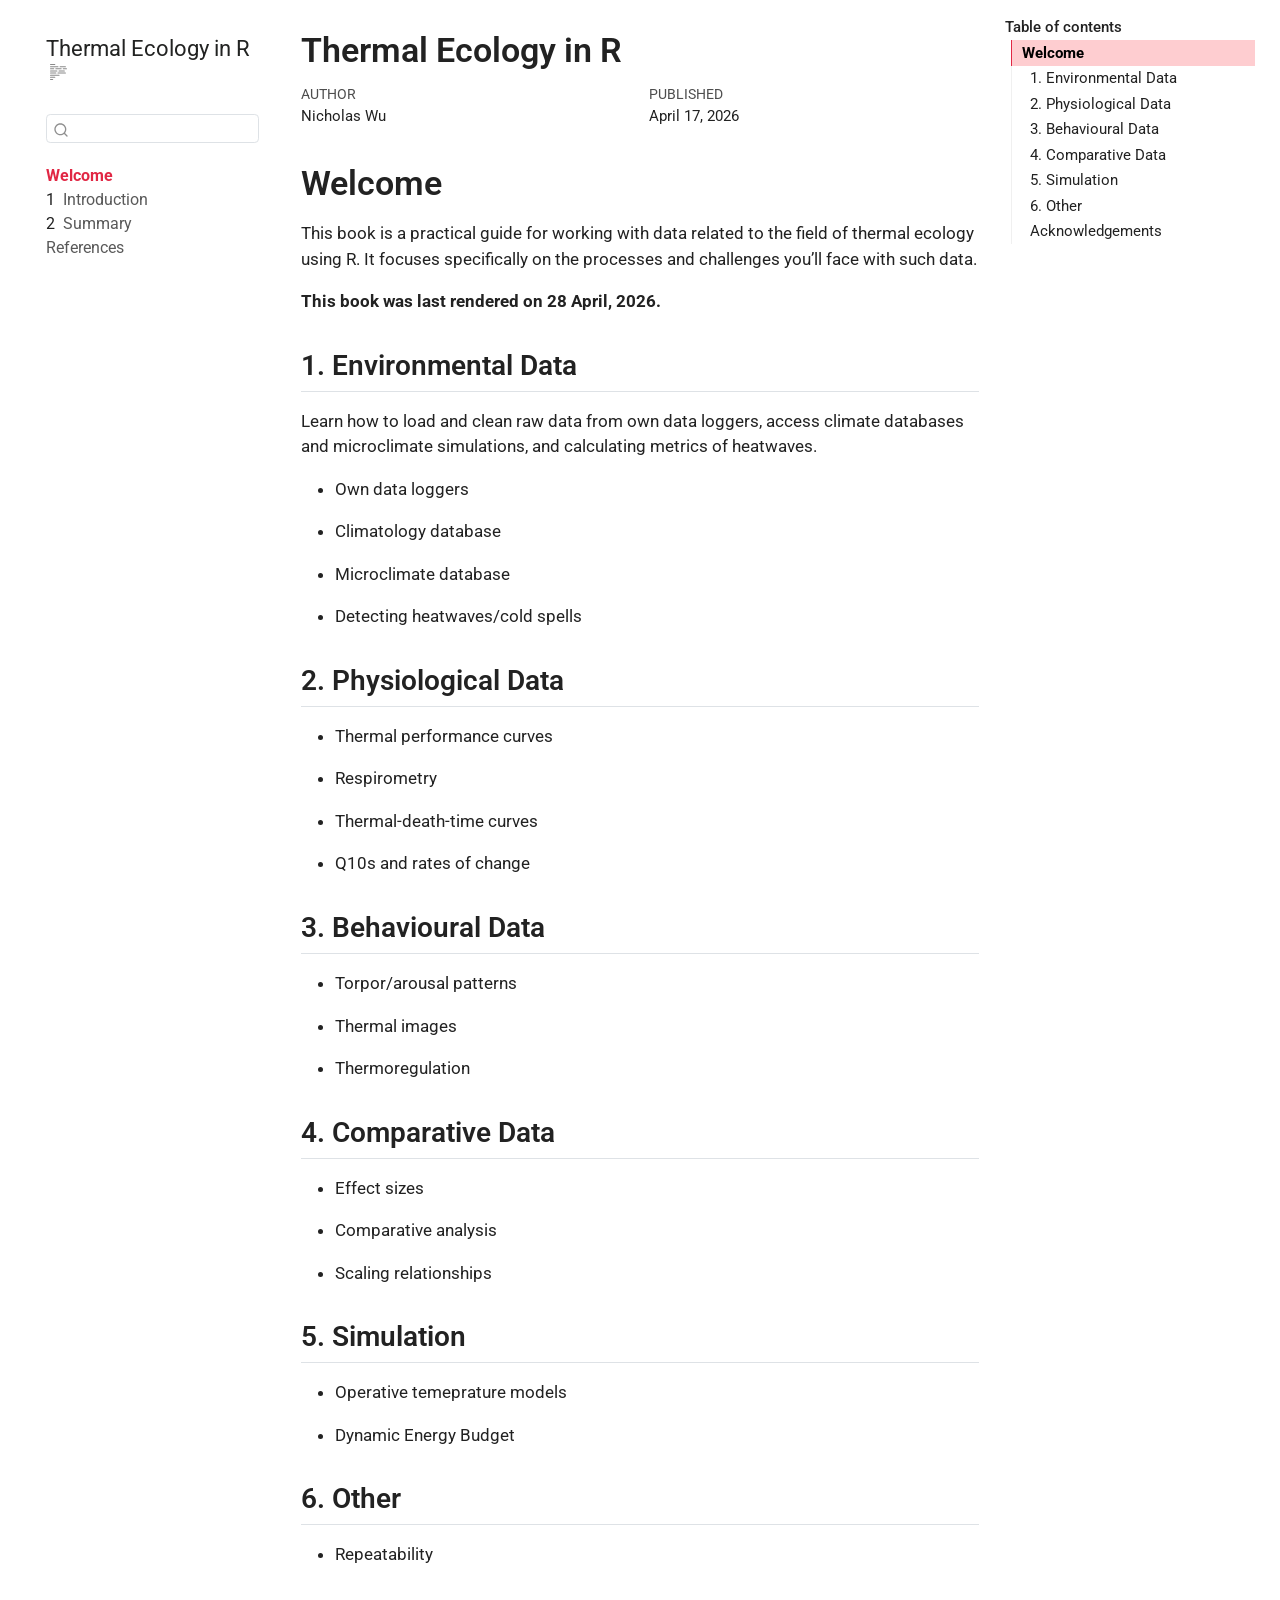
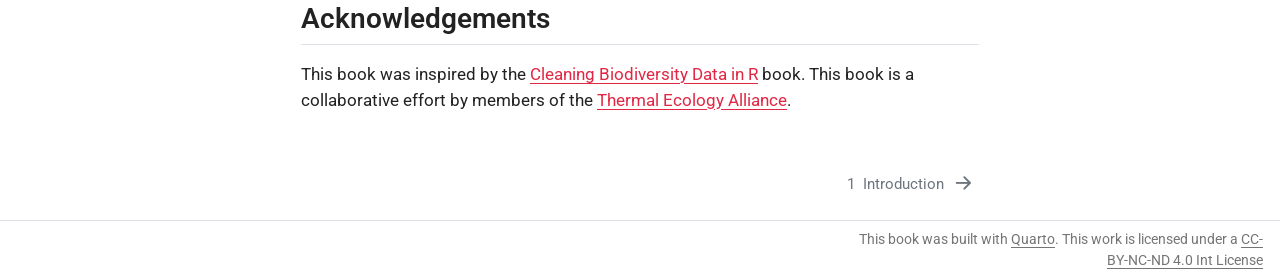
==== _book/index.html @ 300b636e "Initial commit" ====
<!DOCTYPE html>
<html xmlns="http://www.w3.org/1999/xhtml" lang="en" xml:lang="en"><head>

<meta charset="utf-8">
<meta name="generator" content="quarto-1.5.57">

<meta name="viewport" content="width=device-width, initial-scale=1.0, user-scalable=yes">

<meta name="author" content="Nicholas Wu">
<meta name="dcterms.date" content="2026-04-17">

<title>Thermal Ecology in R</title>
<style>
code{white-space: pre-wrap;}
span.smallcaps{font-variant: small-caps;}
div.columns{display: flex; gap: min(4vw, 1.5em);}
div.column{flex: auto; overflow-x: auto;}
div.hanging-indent{margin-left: 1.5em; text-indent: -1.5em;}
ul.task-list{list-style: none;}
ul.task-list li input[type="checkbox"] {
  width: 0.8em;
  margin: 0 0.8em 0.2em -1em; /* quarto-specific, see https://github.com/quarto-dev/quarto-cli/issues/4556 */ 
  vertical-align: middle;
}
</style>


<script src="site_libs/quarto-nav/quarto-nav.js"></script>
<script src="site_libs/quarto-nav/headroom.min.js"></script>
<script src="site_libs/clipboard/clipboard.min.js"></script>
<script src="site_libs/quarto-search/autocomplete.umd.js"></script>
<script src="site_libs/quarto-search/fuse.min.js"></script>
<script src="site_libs/quarto-search/quarto-search.js"></script>
<meta name="quarto:offset" content="./">
<link href="./intro.html" rel="next">
<script src="site_libs/quarto-html/quarto.js"></script>
<script src="site_libs/quarto-html/popper.min.js"></script>
<script src="site_libs/quarto-html/tippy.umd.min.js"></script>
<script src="site_libs/quarto-html/anchor.min.js"></script>
<link href="site_libs/quarto-html/tippy.css" rel="stylesheet">
<link href="site_libs/quarto-html/quarto-syntax-highlighting.css" rel="stylesheet" id="quarto-text-highlighting-styles">
<script src="site_libs/bootstrap/bootstrap.min.js"></script>
<link href="site_libs/bootstrap/bootstrap-icons.css" rel="stylesheet">
<link href="site_libs/bootstrap/bootstrap.min.css" rel="stylesheet" id="quarto-bootstrap" data-mode="light">
<script id="quarto-search-options" type="application/json">{
  "location": "sidebar",
  "copy-button": false,
  "collapse-after": 3,
  "panel-placement": "start",
  "type": "textbox",
  "limit": 50,
  "keyboard-shortcut": [
    "f",
    "/",
    "s"
  ],
  "show-item-context": false,
  "language": {
    "search-no-results-text": "No results",
    "search-matching-documents-text": "matching documents",
    "search-copy-link-title": "Copy link to search",
    "search-hide-matches-text": "Hide additional matches",
    "search-more-match-text": "more match in this document",
    "search-more-matches-text": "more matches in this document",
    "search-clear-button-title": "Clear",
    "search-text-placeholder": "",
    "search-detached-cancel-button-title": "Cancel",
    "search-submit-button-title": "Submit",
    "search-label": "Search"
  }
}</script>
<script src="https://cdn.usefathom.com/script.js" data-site="QDWZORBB" defer=""></script>


</head>

<body class="nav-sidebar floating">

<div id="quarto-search-results"></div>
  <header id="quarto-header" class="headroom fixed-top">
  <nav class="quarto-secondary-nav">
    <div class="container-fluid d-flex">
      <button type="button" class="quarto-btn-toggle btn" data-bs-toggle="collapse" role="button" data-bs-target=".quarto-sidebar-collapse-item" aria-controls="quarto-sidebar" aria-expanded="false" aria-label="Toggle sidebar navigation" onclick="if (window.quartoToggleHeadroom) { window.quartoToggleHeadroom(); }">
        <i class="bi bi-layout-text-sidebar-reverse"></i>
      </button>
        <nav class="quarto-page-breadcrumbs" aria-label="breadcrumb"><ol class="breadcrumb"><li class="breadcrumb-item"><a href="./index.html">Welcome</a></li></ol></nav>
        <a class="flex-grow-1" role="navigation" data-bs-toggle="collapse" data-bs-target=".quarto-sidebar-collapse-item" aria-controls="quarto-sidebar" aria-expanded="false" aria-label="Toggle sidebar navigation" onclick="if (window.quartoToggleHeadroom) { window.quartoToggleHeadroom(); }">      
        </a>
      <button type="button" class="btn quarto-search-button" aria-label="Search" onclick="window.quartoOpenSearch();">
        <i class="bi bi-search"></i>
      </button>
    </div>
  </nav>
</header>
<!-- content -->
<div id="quarto-content" class="quarto-container page-columns page-rows-contents page-layout-article">
<!-- sidebar -->
  <nav id="quarto-sidebar" class="sidebar collapse collapse-horizontal quarto-sidebar-collapse-item sidebar-navigation floating overflow-auto">
    <div class="pt-lg-2 mt-2 text-left sidebar-header">
    <div class="sidebar-title mb-0 py-0">
      <a href="./">Thermal Ecology in R</a> 
        <div class="sidebar-tools-main">
  <a href="" class="quarto-reader-toggle quarto-navigation-tool px-1" onclick="window.quartoToggleReader(); return false;" title="Toggle reader mode">
  <div class="quarto-reader-toggle-btn">
  <i class="bi"></i>
  </div>
</a>
</div>
    </div>
      </div>
        <div class="mt-2 flex-shrink-0 align-items-center">
        <div class="sidebar-search">
        <div id="quarto-search" class="" title="Search"></div>
        </div>
        </div>
    <div class="sidebar-menu-container"> 
    <ul class="list-unstyled mt-1">
        <li class="sidebar-item">
  <div class="sidebar-item-container"> 
  <a href="./index.html" class="sidebar-item-text sidebar-link active">
 <span class="menu-text">Welcome</span></a>
  </div>
</li>
        <li class="sidebar-item">
  <div class="sidebar-item-container"> 
  <a href="./intro.html" class="sidebar-item-text sidebar-link">
 <span class="menu-text"><span class="chapter-number">1</span>&nbsp; <span class="chapter-title">Introduction</span></span></a>
  </div>
</li>
        <li class="sidebar-item">
  <div class="sidebar-item-container"> 
  <a href="./summary.html" class="sidebar-item-text sidebar-link">
 <span class="menu-text"><span class="chapter-number">2</span>&nbsp; <span class="chapter-title">Summary</span></span></a>
  </div>
</li>
        <li class="sidebar-item">
  <div class="sidebar-item-container"> 
  <a href="./references.html" class="sidebar-item-text sidebar-link">
 <span class="menu-text">References</span></a>
  </div>
</li>
    </ul>
    </div>
</nav>
<div id="quarto-sidebar-glass" class="quarto-sidebar-collapse-item" data-bs-toggle="collapse" data-bs-target=".quarto-sidebar-collapse-item"></div>
<!-- margin-sidebar -->
    <div id="quarto-margin-sidebar" class="sidebar margin-sidebar">
        <nav id="TOC" role="doc-toc" class="toc-active">
    <h2 id="toc-title">Table of contents</h2>
   
  <ul>
  <li><a href="#welcome" id="toc-welcome" class="nav-link active" data-scroll-target="#welcome">Welcome</a>
  <ul class="collapse">
  <li><a href="#environmental-data" id="toc-environmental-data" class="nav-link" data-scroll-target="#environmental-data">1. Environmental Data</a></li>
  <li><a href="#physiological-data" id="toc-physiological-data" class="nav-link" data-scroll-target="#physiological-data">2. Physiological Data</a></li>
  <li><a href="#behavioural-data" id="toc-behavioural-data" class="nav-link" data-scroll-target="#behavioural-data">3. Behavioural Data</a></li>
  <li><a href="#comparative-data" id="toc-comparative-data" class="nav-link" data-scroll-target="#comparative-data">4. Comparative Data</a></li>
  <li><a href="#simulation" id="toc-simulation" class="nav-link" data-scroll-target="#simulation">5. Simulation</a></li>
  <li><a href="#other" id="toc-other" class="nav-link" data-scroll-target="#other">6. Other</a></li>
  <li><a href="#acknowledgements" id="toc-acknowledgements" class="nav-link" data-scroll-target="#acknowledgements">Acknowledgements</a></li>
  </ul></li>
  </ul>
</nav>
    </div>
<!-- main -->
<main class="content" id="quarto-document-content">

<header id="title-block-header" class="quarto-title-block default">
<div class="quarto-title">
<h1 class="title">Thermal Ecology in R</h1>
</div>



<div class="quarto-title-meta">

    <div>
    <div class="quarto-title-meta-heading">Author</div>
    <div class="quarto-title-meta-contents">
             <p>Nicholas Wu </p>
          </div>
  </div>
    
    <div>
    <div class="quarto-title-meta-heading">Published</div>
    <div class="quarto-title-meta-contents">
      <p class="date">April 17, 2026</p>
    </div>
  </div>
  
    
  </div>
  


</header>


<section id="welcome" class="level1 unnumbered">
<h1 class="unnumbered">Welcome</h1>
<p>This book is a practical guide for working with data related to the field of thermal ecology using R. It focuses specifically on the processes and challenges you’ll face with such data.</p>
<p><strong>This book was last rendered on 28 April, 2026.</strong></p>
<section id="environmental-data" class="level2">
<h2 class="anchored" data-anchor-id="environmental-data">1. Environmental Data</h2>
<p>Learn how to load and clean raw data from own data loggers, access climate databases and microclimate simulations, and calculating metrics of heatwaves.</p>
<ul>
<li><p>Own data loggers</p></li>
<li><p>Climatology database</p></li>
<li><p>Microclimate database</p></li>
<li><p>Detecting heatwaves/cold spells</p></li>
</ul>
</section>
<section id="physiological-data" class="level2">
<h2 class="anchored" data-anchor-id="physiological-data">2. Physiological Data</h2>
<ul>
<li><p>Thermal performance curves</p></li>
<li><p>Respirometry</p></li>
<li><p>Thermal-death-time curves</p></li>
<li><p>Q10s and rates of change</p></li>
</ul>
</section>
<section id="behavioural-data" class="level2">
<h2 class="anchored" data-anchor-id="behavioural-data">3. Behavioural Data</h2>
<ul>
<li><p>Torpor/arousal patterns</p></li>
<li><p>Thermal images</p></li>
<li><p>Thermoregulation</p></li>
</ul>
</section>
<section id="comparative-data" class="level2">
<h2 class="anchored" data-anchor-id="comparative-data">4. Comparative Data</h2>
<ul>
<li><p>Effect sizes</p></li>
<li><p>Comparative analysis</p></li>
<li><p>Scaling relationships</p></li>
</ul>
</section>
<section id="simulation" class="level2">
<h2 class="anchored" data-anchor-id="simulation">5. Simulation</h2>
<ul>
<li><p>Operative temeprature models</p></li>
<li><p>Dynamic Energy Budget</p></li>
</ul>
</section>
<section id="other" class="level2">
<h2 class="anchored" data-anchor-id="other">6. Other</h2>
<ul>
<li>Repeatability</li>
</ul>
</section>
<section id="acknowledgements" class="level2">
<h2 class="anchored" data-anchor-id="acknowledgements">Acknowledgements</h2>
<p>This book was inspired by the <a href="https://cleaning-data-r.ala.org.au/">Cleaning Biodiversity Data in R</a> book. This book is a collaborative effort by members of the <a href="https://www.thermalecologyalliance.org/">Thermal Ecology Alliance</a>.</p>


</section>
</section>

</main> <!-- /main -->
<script id="quarto-html-after-body" type="application/javascript">
window.document.addEventListener("DOMContentLoaded", function (event) {
  const toggleBodyColorMode = (bsSheetEl) => {
    const mode = bsSheetEl.getAttribute("data-mode");
    const bodyEl = window.document.querySelector("body");
    if (mode === "dark") {
      bodyEl.classList.add("quarto-dark");
      bodyEl.classList.remove("quarto-light");
    } else {
      bodyEl.classList.add("quarto-light");
      bodyEl.classList.remove("quarto-dark");
    }
  }
  const toggleBodyColorPrimary = () => {
    const bsSheetEl = window.document.querySelector("link#quarto-bootstrap");
    if (bsSheetEl) {
      toggleBodyColorMode(bsSheetEl);
    }
  }
  toggleBodyColorPrimary();  
  const icon = "";
  const anchorJS = new window.AnchorJS();
  anchorJS.options = {
    placement: 'right',
    icon: icon
  };
  anchorJS.add('.anchored');
  const isCodeAnnotation = (el) => {
    for (const clz of el.classList) {
      if (clz.startsWith('code-annotation-')) {                     
        return true;
      }
    }
    return false;
  }
  const onCopySuccess = function(e) {
    // button target
    const button = e.trigger;
    // don't keep focus
    button.blur();
    // flash "checked"
    button.classList.add('code-copy-button-checked');
    var currentTitle = button.getAttribute("title");
    button.setAttribute("title", "Copied!");
    let tooltip;
    if (window.bootstrap) {
      button.setAttribute("data-bs-toggle", "tooltip");
      button.setAttribute("data-bs-placement", "left");
      button.setAttribute("data-bs-title", "Copied!");
      tooltip = new bootstrap.Tooltip(button, 
        { trigger: "manual", 
          customClass: "code-copy-button-tooltip",
          offset: [0, -8]});
      tooltip.show();    
    }
    setTimeout(function() {
      if (tooltip) {
        tooltip.hide();
        button.removeAttribute("data-bs-title");
        button.removeAttribute("data-bs-toggle");
        button.removeAttribute("data-bs-placement");
      }
      button.setAttribute("title", currentTitle);
      button.classList.remove('code-copy-button-checked');
    }, 1000);
    // clear code selection
    e.clearSelection();
  }
  const getTextToCopy = function(trigger) {
      const codeEl = trigger.previousElementSibling.cloneNode(true);
      for (const childEl of codeEl.children) {
        if (isCodeAnnotation(childEl)) {
          childEl.remove();
        }
      }
      return codeEl.innerText;
  }
  const clipboard = new window.ClipboardJS('.code-copy-button:not([data-in-quarto-modal])', {
    text: getTextToCopy
  });
  clipboard.on('success', onCopySuccess);
  if (window.document.getElementById('quarto-embedded-source-code-modal')) {
    // For code content inside modals, clipBoardJS needs to be initialized with a container option
    // TODO: Check when it could be a function (https://github.com/zenorocha/clipboard.js/issues/860)
    const clipboardModal = new window.ClipboardJS('.code-copy-button[data-in-quarto-modal]', {
      text: getTextToCopy,
      container: window.document.getElementById('quarto-embedded-source-code-modal')
    });
    clipboardModal.on('success', onCopySuccess);
  }
    var localhostRegex = new RegExp(/^(?:http|https):\/\/localhost\:?[0-9]*\//);
    var mailtoRegex = new RegExp(/^mailto:/);
      var filterRegex = new RegExp('/' + window.location.host + '/');
    var isInternal = (href) => {
        return filterRegex.test(href) || localhostRegex.test(href) || mailtoRegex.test(href);
    }
    // Inspect non-navigation links and adorn them if external
 	var links = window.document.querySelectorAll('a[href]:not(.nav-link):not(.navbar-brand):not(.toc-action):not(.sidebar-link):not(.sidebar-item-toggle):not(.pagination-link):not(.no-external):not([aria-hidden]):not(.dropdown-item):not(.quarto-navigation-tool):not(.about-link)');
    for (var i=0; i<links.length; i++) {
      const link = links[i];
      if (!isInternal(link.href)) {
        // undo the damage that might have been done by quarto-nav.js in the case of
        // links that we want to consider external
        if (link.dataset.originalHref !== undefined) {
          link.href = link.dataset.originalHref;
        }
      }
    }
  function tippyHover(el, contentFn, onTriggerFn, onUntriggerFn) {
    const config = {
      allowHTML: true,
      maxWidth: 500,
      delay: 100,
      arrow: false,
      appendTo: function(el) {
          return el.parentElement;
      },
      interactive: true,
      interactiveBorder: 10,
      theme: 'quarto',
      placement: 'bottom-start',
    };
    if (contentFn) {
      config.content = contentFn;
    }
    if (onTriggerFn) {
      config.onTrigger = onTriggerFn;
    }
    if (onUntriggerFn) {
      config.onUntrigger = onUntriggerFn;
    }
    window.tippy(el, config); 
  }
  const noterefs = window.document.querySelectorAll('a[role="doc-noteref"]');
  for (var i=0; i<noterefs.length; i++) {
    const ref = noterefs[i];
    tippyHover(ref, function() {
      // use id or data attribute instead here
      let href = ref.getAttribute('data-footnote-href') || ref.getAttribute('href');
      try { href = new URL(href).hash; } catch {}
      const id = href.replace(/^#\/?/, "");
      const note = window.document.getElementById(id);
      if (note) {
        return note.innerHTML;
      } else {
        return "";
      }
    });
  }
  const xrefs = window.document.querySelectorAll('a.quarto-xref');
  const processXRef = (id, note) => {
    // Strip column container classes
    const stripColumnClz = (el) => {
      el.classList.remove("page-full", "page-columns");
      if (el.children) {
        for (const child of el.children) {
          stripColumnClz(child);
        }
      }
    }
    stripColumnClz(note)
    if (id === null || id.startsWith('sec-')) {
      // Special case sections, only their first couple elements
      const container = document.createElement("div");
      if (note.children && note.children.length > 2) {
        container.appendChild(note.children[0].cloneNode(true));
        for (let i = 1; i < note.children.length; i++) {
          const child = note.children[i];
          if (child.tagName === "P" && child.innerText === "") {
            continue;
          } else {
            container.appendChild(child.cloneNode(true));
            break;
          }
        }
        if (window.Quarto?.typesetMath) {
          window.Quarto.typesetMath(container);
        }
        return container.innerHTML
      } else {
        if (window.Quarto?.typesetMath) {
          window.Quarto.typesetMath(note);
        }
        return note.innerHTML;
      }
    } else {
      // Remove any anchor links if they are present
      const anchorLink = note.querySelector('a.anchorjs-link');
      if (anchorLink) {
        anchorLink.remove();
      }
      if (window.Quarto?.typesetMath) {
        window.Quarto.typesetMath(note);
      }
      // TODO in 1.5, we should make sure this works without a callout special case
      if (note.classList.contains("callout")) {
        return note.outerHTML;
      } else {
        return note.innerHTML;
      }
    }
  }
  for (var i=0; i<xrefs.length; i++) {
    const xref = xrefs[i];
    tippyHover(xref, undefined, function(instance) {
      instance.disable();
      let url = xref.getAttribute('href');
      let hash = undefined; 
      if (url.startsWith('#')) {
        hash = url;
      } else {
        try { hash = new URL(url).hash; } catch {}
      }
      if (hash) {
        const id = hash.replace(/^#\/?/, "");
        const note = window.document.getElementById(id);
        if (note !== null) {
          try {
            const html = processXRef(id, note.cloneNode(true));
            instance.setContent(html);
          } finally {
            instance.enable();
            instance.show();
          }
        } else {
          // See if we can fetch this
          fetch(url.split('#')[0])
          .then(res => res.text())
          .then(html => {
            const parser = new DOMParser();
            const htmlDoc = parser.parseFromString(html, "text/html");
            const note = htmlDoc.getElementById(id);
            if (note !== null) {
              const html = processXRef(id, note);
              instance.setContent(html);
            } 
          }).finally(() => {
            instance.enable();
            instance.show();
          });
        }
      } else {
        // See if we can fetch a full url (with no hash to target)
        // This is a special case and we should probably do some content thinning / targeting
        fetch(url)
        .then(res => res.text())
        .then(html => {
          const parser = new DOMParser();
          const htmlDoc = parser.parseFromString(html, "text/html");
          const note = htmlDoc.querySelector('main.content');
          if (note !== null) {
            // This should only happen for chapter cross references
            // (since there is no id in the URL)
            // remove the first header
            if (note.children.length > 0 && note.children[0].tagName === "HEADER") {
              note.children[0].remove();
            }
            const html = processXRef(null, note);
            instance.setContent(html);
          } 
        }).finally(() => {
          instance.enable();
          instance.show();
        });
      }
    }, function(instance) {
    });
  }
      let selectedAnnoteEl;
      const selectorForAnnotation = ( cell, annotation) => {
        let cellAttr = 'data-code-cell="' + cell + '"';
        let lineAttr = 'data-code-annotation="' +  annotation + '"';
        const selector = 'span[' + cellAttr + '][' + lineAttr + ']';
        return selector;
      }
      const selectCodeLines = (annoteEl) => {
        const doc = window.document;
        const targetCell = annoteEl.getAttribute("data-target-cell");
        const targetAnnotation = annoteEl.getAttribute("data-target-annotation");
        const annoteSpan = window.document.querySelector(selectorForAnnotation(targetCell, targetAnnotation));
        const lines = annoteSpan.getAttribute("data-code-lines").split(",");
        const lineIds = lines.map((line) => {
          return targetCell + "-" + line;
        })
        let top = null;
        let height = null;
        let parent = null;
        if (lineIds.length > 0) {
            //compute the position of the single el (top and bottom and make a div)
            const el = window.document.getElementById(lineIds[0]);
            top = el.offsetTop;
            height = el.offsetHeight;
            parent = el.parentElement.parentElement;
          if (lineIds.length > 1) {
            const lastEl = window.document.getElementById(lineIds[lineIds.length - 1]);
            const bottom = lastEl.offsetTop + lastEl.offsetHeight;
            height = bottom - top;
          }
          if (top !== null && height !== null && parent !== null) {
            // cook up a div (if necessary) and position it 
            let div = window.document.getElementById("code-annotation-line-highlight");
            if (div === null) {
              div = window.document.createElement("div");
              div.setAttribute("id", "code-annotation-line-highlight");
              div.style.position = 'absolute';
              parent.appendChild(div);
            }
            div.style.top = top - 2 + "px";
            div.style.height = height + 4 + "px";
            div.style.left = 0;
            let gutterDiv = window.document.getElementById("code-annotation-line-highlight-gutter");
            if (gutterDiv === null) {
              gutterDiv = window.document.createElement("div");
              gutterDiv.setAttribute("id", "code-annotation-line-highlight-gutter");
              gutterDiv.style.position = 'absolute';
              const codeCell = window.document.getElementById(targetCell);
              const gutter = codeCell.querySelector('.code-annotation-gutter');
              gutter.appendChild(gutterDiv);
            }
            gutterDiv.style.top = top - 2 + "px";
            gutterDiv.style.height = height + 4 + "px";
          }
          selectedAnnoteEl = annoteEl;
        }
      };
      const unselectCodeLines = () => {
        const elementsIds = ["code-annotation-line-highlight", "code-annotation-line-highlight-gutter"];
        elementsIds.forEach((elId) => {
          const div = window.document.getElementById(elId);
          if (div) {
            div.remove();
          }
        });
        selectedAnnoteEl = undefined;
      };
        // Handle positioning of the toggle
    window.addEventListener(
      "resize",
      throttle(() => {
        elRect = undefined;
        if (selectedAnnoteEl) {
          selectCodeLines(selectedAnnoteEl);
        }
      }, 10)
    );
    function throttle(fn, ms) {
    let throttle = false;
    let timer;
      return (...args) => {
        if(!throttle) { // first call gets through
            fn.apply(this, args);
            throttle = true;
        } else { // all the others get throttled
            if(timer) clearTimeout(timer); // cancel #2
            timer = setTimeout(() => {
              fn.apply(this, args);
              timer = throttle = false;
            }, ms);
        }
      };
    }
      // Attach click handler to the DT
      const annoteDls = window.document.querySelectorAll('dt[data-target-cell]');
      for (const annoteDlNode of annoteDls) {
        annoteDlNode.addEventListener('click', (event) => {
          const clickedEl = event.target;
          if (clickedEl !== selectedAnnoteEl) {
            unselectCodeLines();
            const activeEl = window.document.querySelector('dt[data-target-cell].code-annotation-active');
            if (activeEl) {
              activeEl.classList.remove('code-annotation-active');
            }
            selectCodeLines(clickedEl);
            clickedEl.classList.add('code-annotation-active');
          } else {
            // Unselect the line
            unselectCodeLines();
            clickedEl.classList.remove('code-annotation-active');
          }
        });
      }
  const findCites = (el) => {
    const parentEl = el.parentElement;
    if (parentEl) {
      const cites = parentEl.dataset.cites;
      if (cites) {
        return {
          el,
          cites: cites.split(' ')
        };
      } else {
        return findCites(el.parentElement)
      }
    } else {
      return undefined;
    }
  };
  var bibliorefs = window.document.querySelectorAll('a[role="doc-biblioref"]');
  for (var i=0; i<bibliorefs.length; i++) {
    const ref = bibliorefs[i];
    const citeInfo = findCites(ref);
    if (citeInfo) {
      tippyHover(citeInfo.el, function() {
        var popup = window.document.createElement('div');
        citeInfo.cites.forEach(function(cite) {
          var citeDiv = window.document.createElement('div');
          citeDiv.classList.add('hanging-indent');
          citeDiv.classList.add('csl-entry');
          var biblioDiv = window.document.getElementById('ref-' + cite);
          if (biblioDiv) {
            citeDiv.innerHTML = biblioDiv.innerHTML;
          }
          popup.appendChild(citeDiv);
        });
        return popup.innerHTML;
      });
    }
  }
});
</script>
<nav class="page-navigation">
  <div class="nav-page nav-page-previous">
  </div>
  <div class="nav-page nav-page-next">
      <a href="./intro.html" class="pagination-link" aria-label="Introduction">
        <span class="nav-page-text"><span class="chapter-number">1</span>&nbsp; <span class="chapter-title">Introduction</span></span> <i class="bi bi-arrow-right-short"></i>
      </a>
  </div>
</nav>
</div> <!-- /content -->
<footer class="footer">
  <div class="nav-footer">
    <div class="nav-footer-left">
      &nbsp;
    </div>   
    <div class="nav-footer-center">
      &nbsp;
    </div>
    <div class="nav-footer-right">
<p>This book was built with <a href="https://quarto.org/">Quarto</a>. This work is licensed under a <a href="https://creativecommons.org/licenses/by-nc-nd/4.0/">CC-BY-NC-ND 4.0 Int License</a></p>
</div>
  </div>
</footer>




</body></html>
---- _book/site_libs/quarto-html/tippy.css ----
.tippy-box[data-animation=fade][data-state=hidden]{opacity:0}[data-tippy-root]{max-width:calc(100vw - 10px)}.tippy-box{position:relative;background-color:#333;color:#fff;border-radius:4px;font-size:14px;line-height:1.4;white-space:normal;outline:0;transition-property:transform,visibility,opacity}.tippy-box[data-placement^=top]>.tippy-arrow{bottom:0}.tippy-box[data-placement^=top]>.tippy-arrow:before{bottom:-7px;left:0;border-width:8px 8px 0;border-top-color:initial;transform-origin:center top}.tippy-box[data-placement^=bottom]>.tippy-arrow{top:0}.tippy-box[data-placement^=bottom]>.tippy-arrow:before{top:-7px;left:0;border-width:0 8px 8px;border-bottom-color:initial;transform-origin:center bottom}.tippy-box[data-placement^=left]>.tippy-arrow{right:0}.tippy-box[data-placement^=left]>.tippy-arrow:before{border-width:8px 0 8px 8px;border-left-color:initial;right:-7px;transform-origin:center left}.tippy-box[data-placement^=right]>.tippy-arrow{left:0}.tippy-box[data-placement^=right]>.tippy-arrow:before{left:-7px;border-width:8px 8px 8px 0;border-right-color:initial;transform-origin:center right}.tippy-box[data-inertia][data-state=visible]{transition-timing-function:cubic-bezier(.54,1.5,.38,1.11)}.tippy-arrow{width:16px;height:16px;color:#333}.tippy-arrow:before{content:"";position:absolute;border-color:transparent;border-style:solid}.tippy-content{position:relative;padding:5px 9px;z-index:1}
---- _book/site_libs/quarto-html/quarto-syntax-highlighting.css ----
/* quarto syntax highlight colors */
:root {
  --quarto-hl-ot-color: #003B4F;
  --quarto-hl-at-color: #657422;
  --quarto-hl-ss-color: #20794D;
  --quarto-hl-an-color: #5E5E5E;
  --quarto-hl-fu-color: #4758AB;
  --quarto-hl-st-color: #20794D;
  --quarto-hl-cf-color: #003B4F;
  --quarto-hl-op-color: #5E5E5E;
  --quarto-hl-er-color: #AD0000;
  --quarto-hl-bn-color: #AD0000;
  --quarto-hl-al-color: #AD0000;
  --quarto-hl-va-color: #111111;
  --quarto-hl-bu-color: inherit;
  --quarto-hl-ex-color: inherit;
  --quarto-hl-pp-color: #AD0000;
  --quarto-hl-in-color: #5E5E5E;
  --quarto-hl-vs-color: #20794D;
  --quarto-hl-wa-color: #5E5E5E;
  --quarto-hl-do-color: #5E5E5E;
  --quarto-hl-im-color: #00769E;
  --quarto-hl-ch-color: #20794D;
  --quarto-hl-dt-color: #AD0000;
  --quarto-hl-fl-color: #AD0000;
  --quarto-hl-co-color: #5E5E5E;
  --quarto-hl-cv-color: #5E5E5E;
  --quarto-hl-cn-color: #8f5902;
  --quarto-hl-sc-color: #5E5E5E;
  --quarto-hl-dv-color: #AD0000;
  --quarto-hl-kw-color: #003B4F;
}

/* other quarto variables */
:root {
  --quarto-font-monospace: SFMono-Regular, Menlo, Monaco, Consolas, "Liberation Mono", "Courier New", monospace;
}

pre > code.sourceCode > span {
  color: #003B4F;
}

code span {
  color: #003B4F;
}

code.sourceCode > span {
  color: #003B4F;
}

div.sourceCode,
div.sourceCode pre.sourceCode {
  color: #003B4F;
}

code span.ot {
  color: #003B4F;
  font-style: inherit;
}

code span.at {
  color: #657422;
  font-style: inherit;
}

code span.ss {
  color: #20794D;
  font-style: inherit;
}

code span.an {
  color: #5E5E5E;
  font-style: inherit;
}

code span.fu {
  color: #4758AB;
  font-style: inherit;
}

code span.st {
  color: #20794D;
  font-style: inherit;
}

code span.cf {
  color: #003B4F;
  font-weight: bold;
  font-style: inherit;
}

code span.op {
  color: #5E5E5E;
  font-style: inherit;
}

code span.er {
  color: #AD0000;
  font-style: inherit;
}

code span.bn {
  color: #AD0000;
  font-style: inherit;
}

code span.al {
  color: #AD0000;
  font-style: inherit;
}

code span.va {
  color: #111111;
  font-style: inherit;
}

code span.bu {
  font-style: inherit;
}

code span.ex {
  font-style: inherit;
}

code span.pp {
  color: #AD0000;
  font-style: inherit;
}

code span.in {
  color: #5E5E5E;
  font-style: inherit;
}

code span.vs {
  color: #20794D;
  font-style: inherit;
}

code span.wa {
  color: #5E5E5E;
  font-style: italic;
}

code span.do {
  color: #5E5E5E;
  font-style: italic;
}

code span.im {
  color: #00769E;
  font-style: inherit;
}

code span.ch {
  color: #20794D;
  font-style: inherit;
}

code span.dt {
  color: #AD0000;
  font-style: inherit;
}

code span.fl {
  color: #AD0000;
  font-style: inherit;
}

code span.co {
  color: #5E5E5E;
  font-style: inherit;
}

code span.cv {
  color: #5E5E5E;
  font-style: italic;
}

code span.cn {
  color: #8f5902;
  font-style: inherit;
}

code span.sc {
  color: #5E5E5E;
  font-style: inherit;
}

code span.dv {
  color: #AD0000;
  font-style: inherit;
}

code span.kw {
  color: #003B4F;
  font-weight: bold;
  font-style: inherit;
}

.prevent-inlining {
  content: "</";
}

/*# sourceMappingURL=debc5d5d77c3f9108843748ff7464032.css.map */
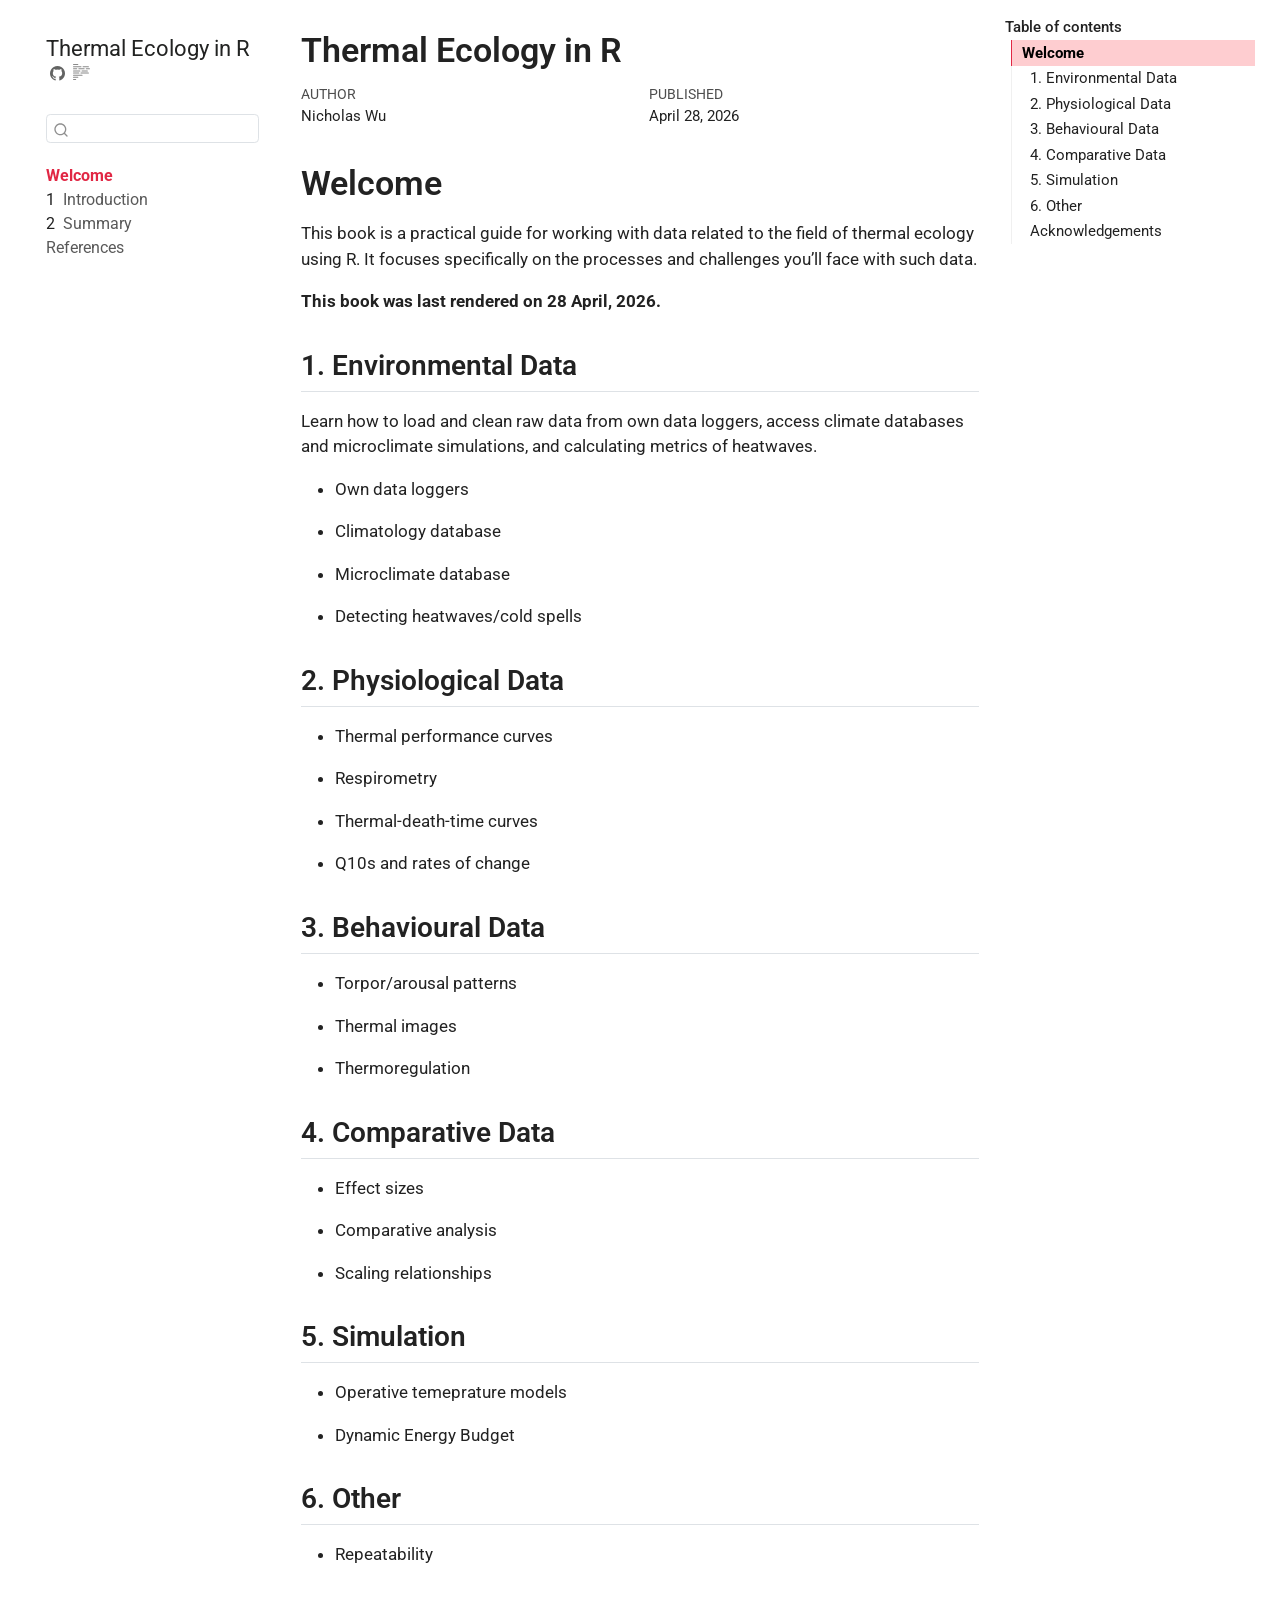
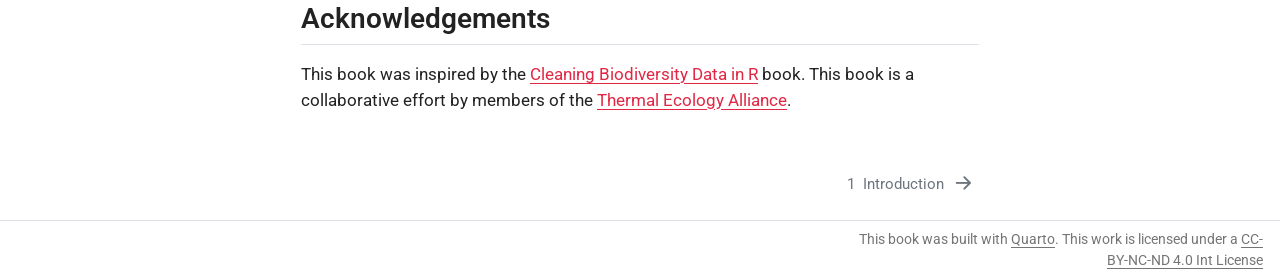
==== commit 122279ff: "Add site & repo URLs; update build output Add site-url and repo-url to _quarto.yml and switch book d" ====
--- a/_book/index.html
+++ b/_book/index.html
@@ -7,7 +7,7 @@
 <meta name="viewport" content="width=device-width, initial-scale=1.0, user-scalable=yes">
 
 <meta name="author" content="Nicholas Wu">
-<meta name="dcterms.date" content="2026-04-17">
+<meta name="dcterms.date" content="2026-04-28">
 
 <title>Thermal Ecology in R</title>
 <style>
@@ -100,6 +100,7 @@
     <div class="sidebar-title mb-0 py-0">
       <a href="./">Thermal Ecology in R</a> 
         <div class="sidebar-tools-main">
+    <a href="https://github.com/nicholaswunz/thermal_ecology_R" title="Source Code" class="quarto-navigation-tool px-1" aria-label="Source Code"><i class="bi bi-github"></i></a>
   <a href="" class="quarto-reader-toggle quarto-navigation-tool px-1" onclick="window.quartoToggleReader(); return false;" title="Toggle reader mode">
   <div class="quarto-reader-toggle-btn">
   <i class="bi"></i>
@@ -184,7 +185,7 @@
     <div>
     <div class="quarto-title-meta-heading">Published</div>
     <div class="quarto-title-meta-contents">
-      <p class="date">April 17, 2026</p>
+      <p class="date">April 28, 2026</p>
     </div>
   </div>
   
@@ -349,7 +350,7 @@
   }
     var localhostRegex = new RegExp(/^(?:http|https):\/\/localhost\:?[0-9]*\//);
     var mailtoRegex = new RegExp(/^mailto:/);
-      var filterRegex = new RegExp('/' + window.location.host + '/');
+      var filterRegex = new RegExp("https:\/\/nicholaswunz\.github\.io\/thermal_ecology_R\/");
     var isInternal = (href) => {
         return filterRegex.test(href) || localhostRegex.test(href) || mailtoRegex.test(href);
     }
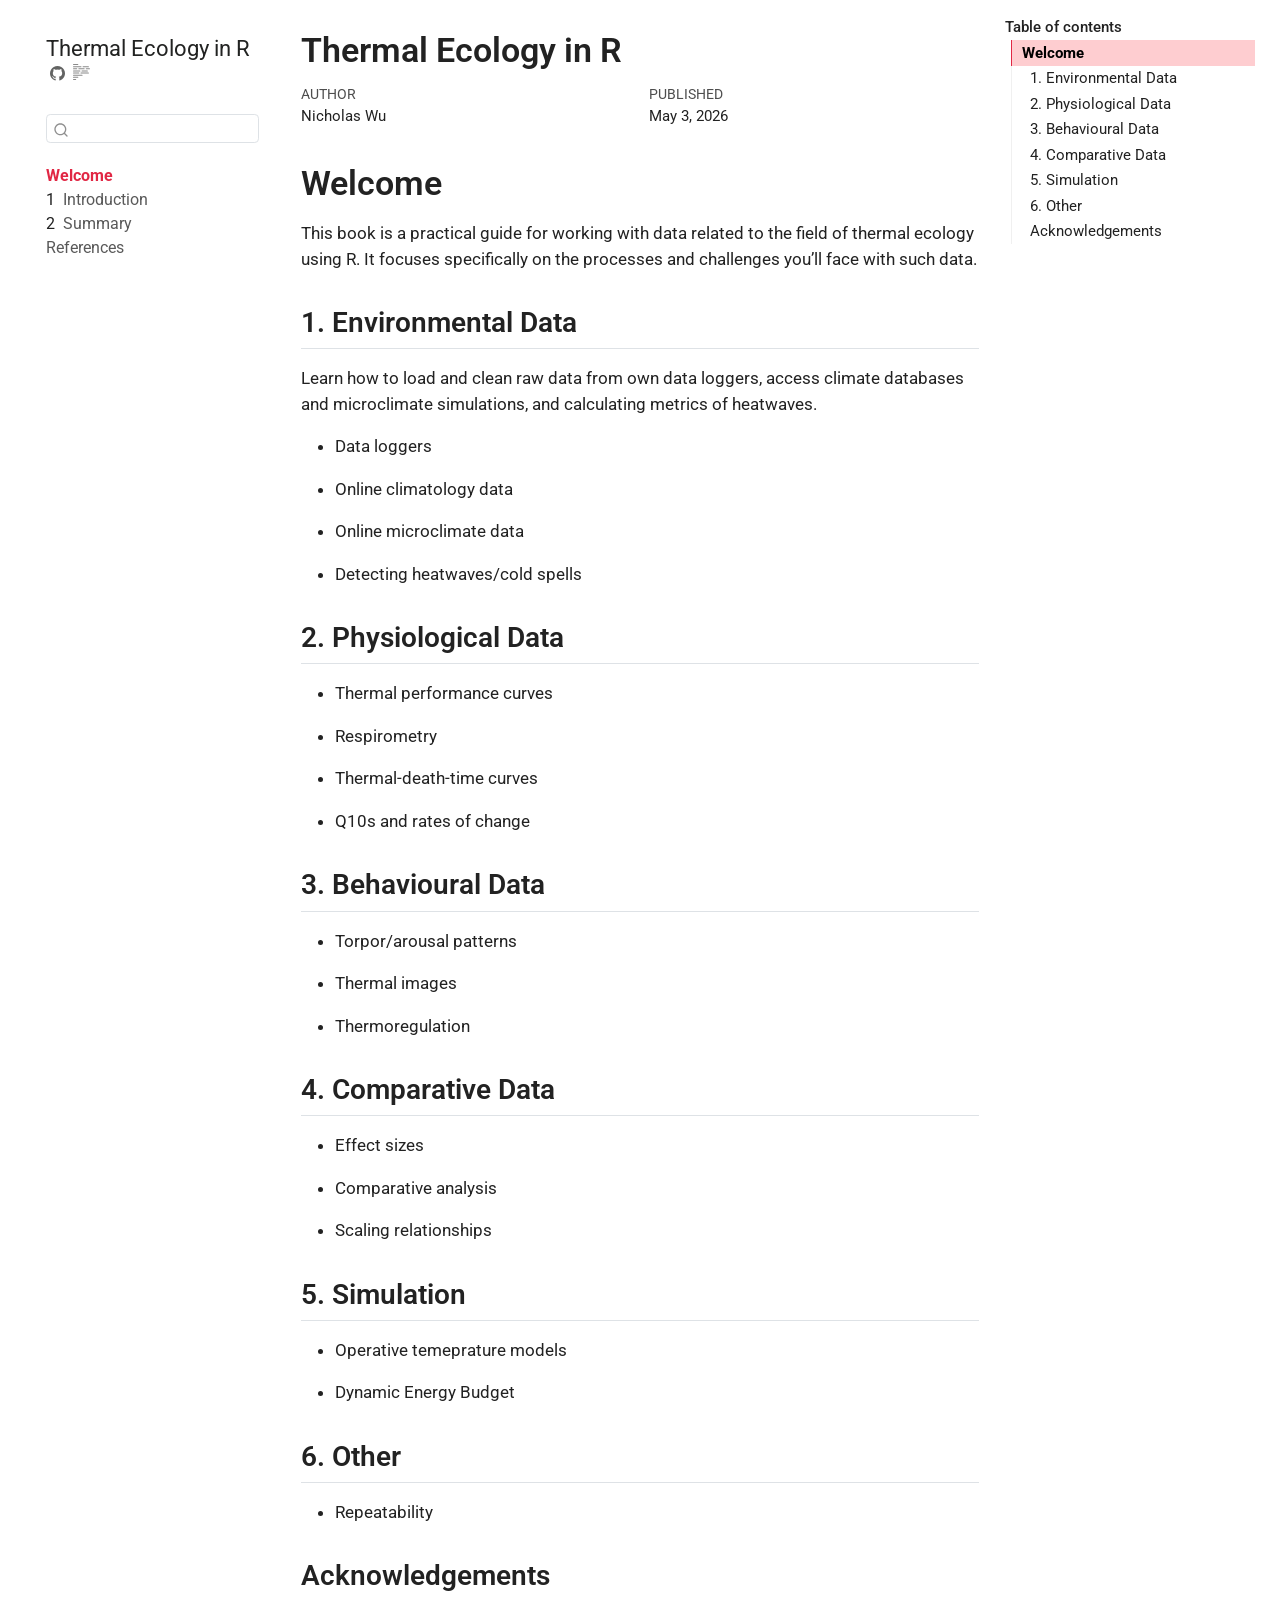
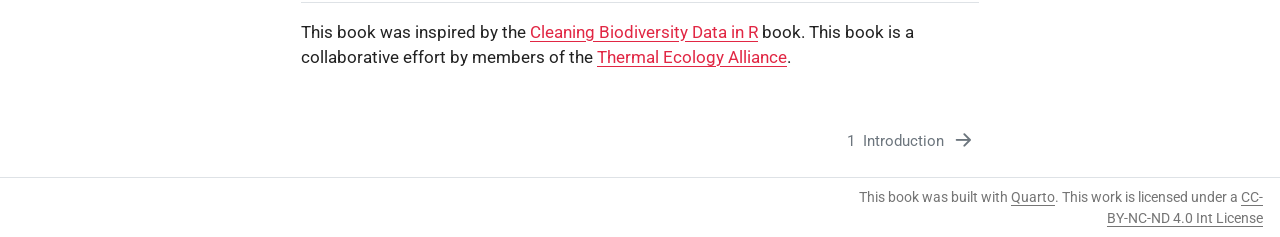
==== commit 84fd240f: "Publish site to _book/" ====
--- a/_book/index.html
+++ b/_book/index.html
@@ -7,7 +7,7 @@
 <meta name="viewport" content="width=device-width, initial-scale=1.0, user-scalable=yes">
 
 <meta name="author" content="Nicholas Wu">
-<meta name="dcterms.date" content="2026-04-28">
+<meta name="dcterms.date" content="2026-05-03">
 
 <title>Thermal Ecology in R</title>
 <style>
@@ -185,7 +185,7 @@
     <div>
     <div class="quarto-title-meta-heading">Published</div>
     <div class="quarto-title-meta-contents">
-      <p class="date">April 28, 2026</p>
+      <p class="date">May 3, 2026</p>
     </div>
   </div>
   
@@ -200,14 +200,13 @@
 <section id="welcome" class="level1 unnumbered">
 <h1 class="unnumbered">Welcome</h1>
 <p>This book is a practical guide for working with data related to the field of thermal ecology using R. It focuses specifically on the processes and challenges you’ll face with such data.</p>
-<p><strong>This book was last rendered on 28 April, 2026.</strong></p>
 <section id="environmental-data" class="level2">
 <h2 class="anchored" data-anchor-id="environmental-data">1. Environmental Data</h2>
 <p>Learn how to load and clean raw data from own data loggers, access climate databases and microclimate simulations, and calculating metrics of heatwaves.</p>
 <ul>
-<li><p>Own data loggers</p></li>
-<li><p>Climatology database</p></li>
-<li><p>Microclimate database</p></li>
+<li><p>Data loggers</p></li>
+<li><p>Online climatology data</p></li>
+<li><p>Online microclimate data</p></li>
 <li><p>Detecting heatwaves/cold spells</p></li>
 </ul>
 </section>
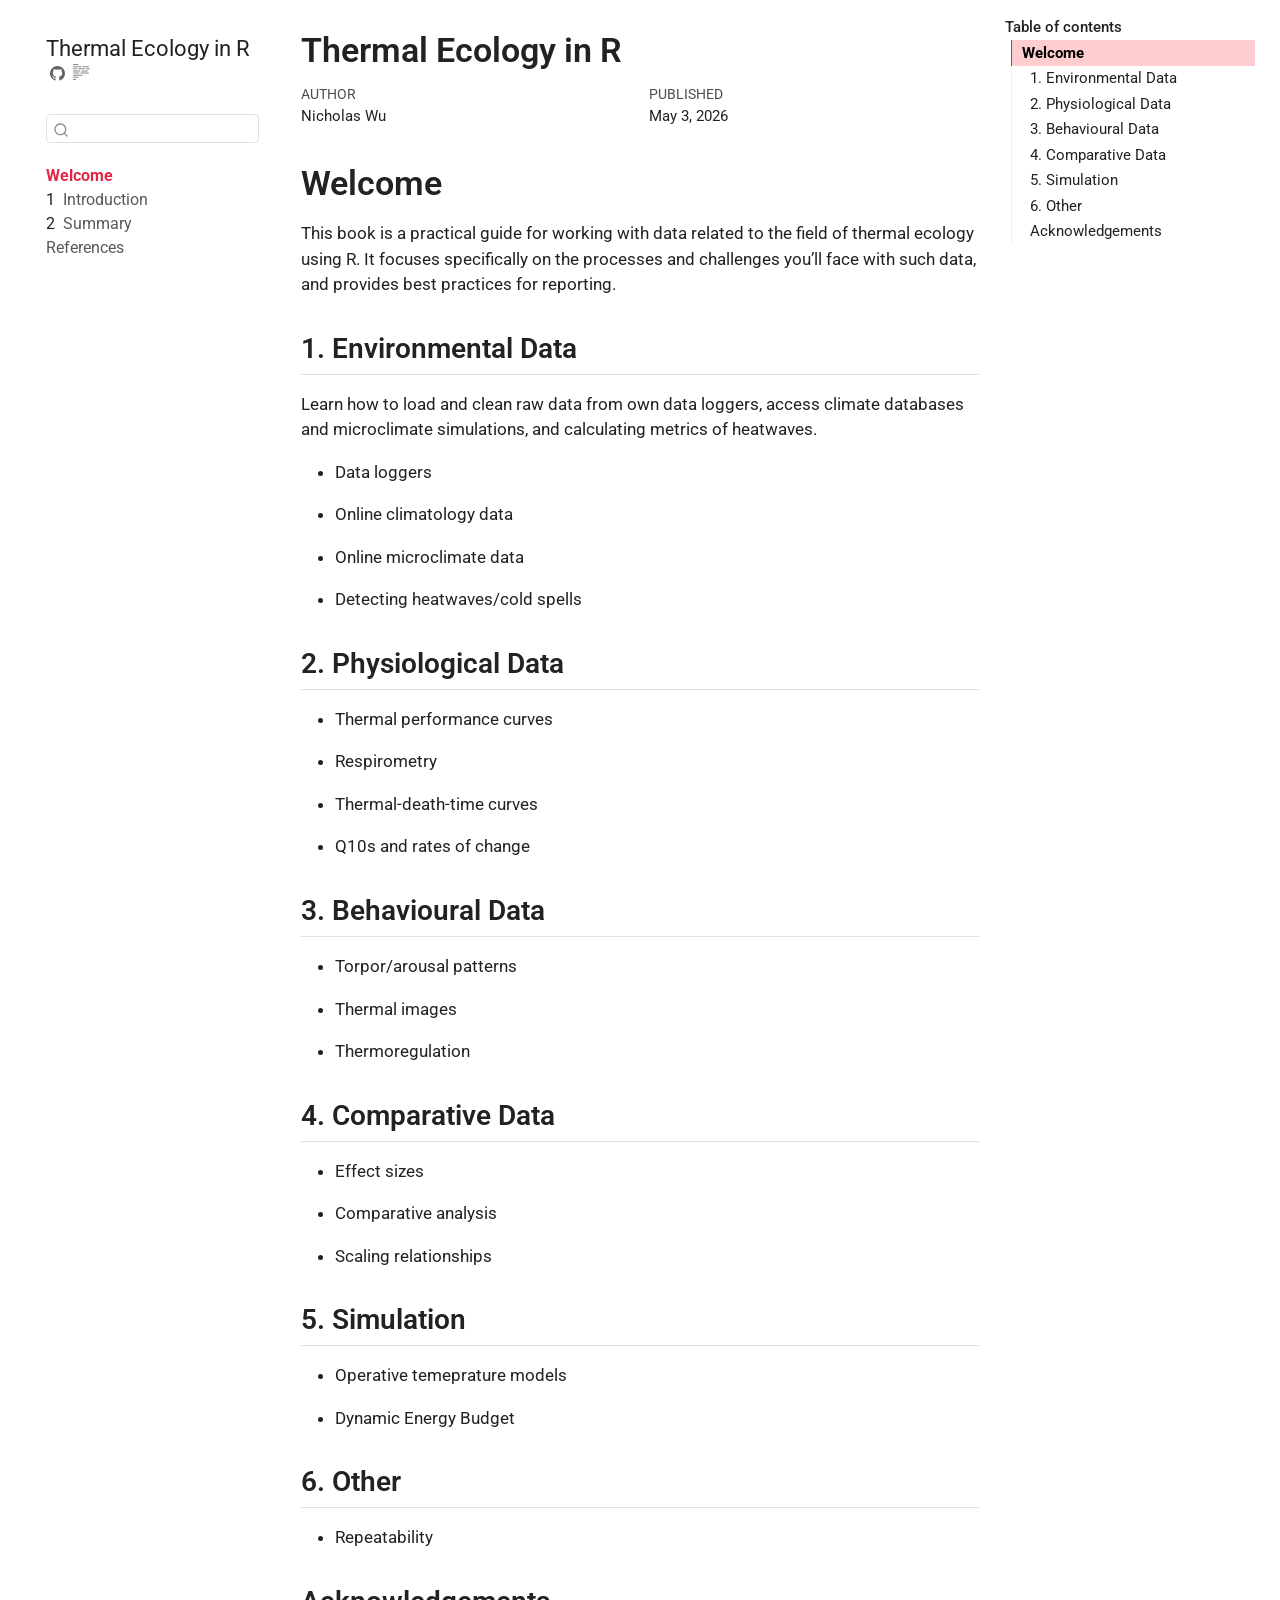
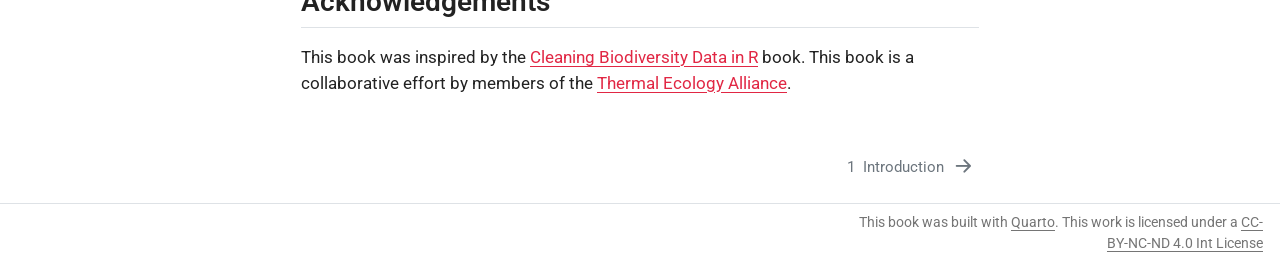
==== commit f5fd35fe: "Update index content and rebuild site Small content edits to index.qmd (add best-practices sentence," ====
--- a/_book/index.html
+++ b/_book/index.html
@@ -199,7 +199,7 @@
 
 <section id="welcome" class="level1 unnumbered">
 <h1 class="unnumbered">Welcome</h1>
-<p>This book is a practical guide for working with data related to the field of thermal ecology using R. It focuses specifically on the processes and challenges you’ll face with such data.</p>
+<p>This book is a practical guide for working with data related to the field of thermal ecology using R. It focuses specifically on the processes and challenges you’ll face with such data, and provides best practices for reporting.</p>
 <section id="environmental-data" class="level2">
 <h2 class="anchored" data-anchor-id="environmental-data">1. Environmental Data</h2>
 <p>Learn how to load and clean raw data from own data loggers, access climate databases and microclimate simulations, and calculating metrics of heatwaves.</p>
